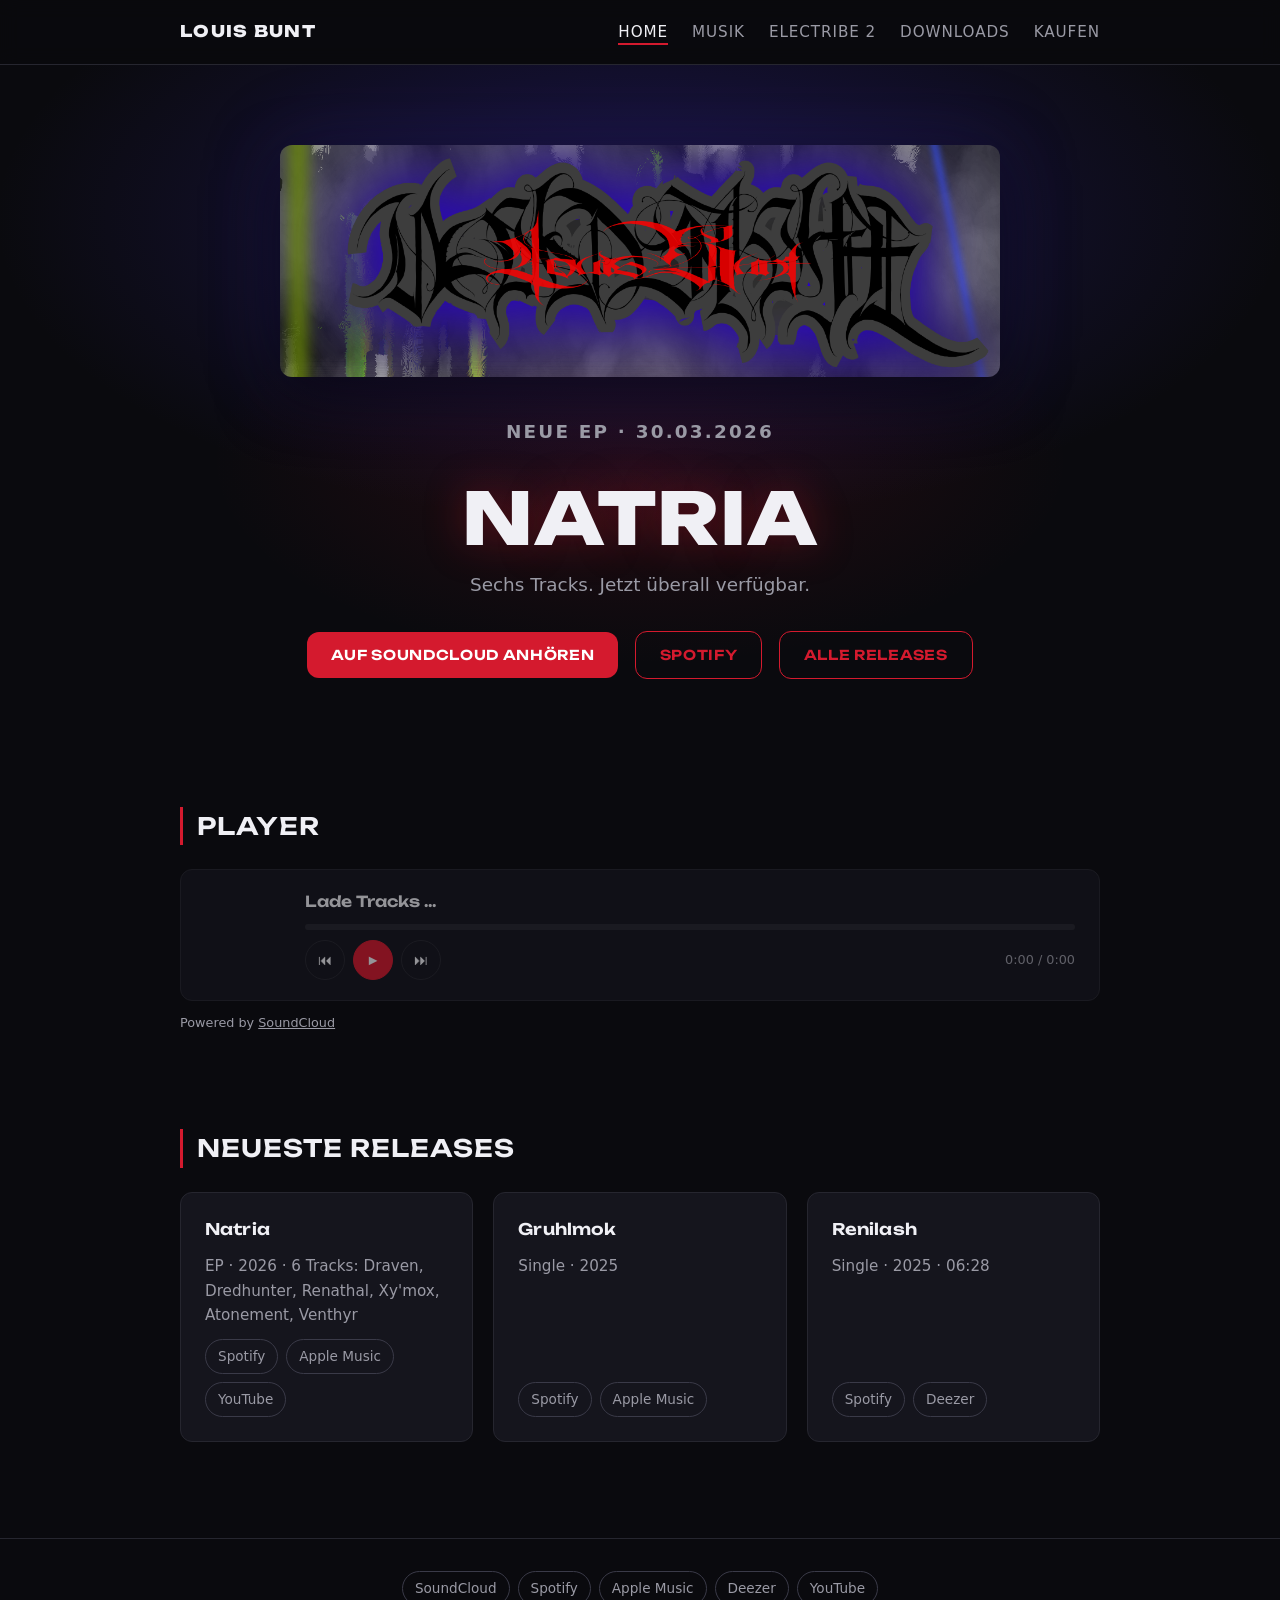
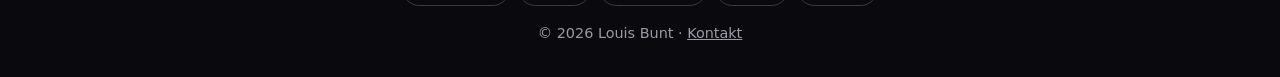
==== louis-bunt-web/index.html @ 80502c78 "Louis Bunt – Website und E2S Sample Manager (erste Veröffentlichung) Statische Website (louis-bunt-w" ====
<!DOCTYPE html>
<html lang="de">
<head>
  <meta charset="UTF-8">
  <meta name="viewport" content="width=device-width, initial-scale=1.0">
  <title>Louis Bunt – Musik</title>
  <meta name="description" content="Louis Bunt – Musik, Releases und Projekte. Alle Songs auf Spotify, Apple Music & Co.">
  <link rel="preconnect" href="https://fonts.googleapis.com">
  <link rel="preconnect" href="https://fonts.gstatic.com" crossorigin>
  <link href="https://fonts.googleapis.com/css2?family=Unbounded:wght@400;600;800&display=swap" rel="stylesheet">
  <link rel="stylesheet" href="css/style.css">
</head>
<body>

  <header>
    <div class="container">
      <nav class="nav">
        <a href="index.html" class="nav-logo">Louis Bunt</a>
        <button class="nav-toggle" aria-label="Menü öffnen">☰</button>
        <ul class="nav-links">
          <li><a href="index.html">Home</a></li>
          <li><a href="musik.html">Musik</a></li>
          <li><a href="electribe.html">Electribe 2</a></li>
          <li><a href="downloads.html">Downloads</a></li>
          <li><a href="kaufen.html">Kaufen</a></li>
        </ul>
      </nav>
    </div>
  </header>

  <main>
    <!-- Hero: Promo für den neuesten Release -->
    <section class="hero">
      <div class="container">
        <img src="images/banner.png" alt="Louis Bunt" class="hero-banner">
        <p class="hero-eyebrow">Neue EP · 30.03.2026</p>
        <h1>Natria</h1>
        <p>Sechs Tracks. Jetzt überall verfügbar.</p>
        <a href="https://soundcloud.com/louis-braun-676518148" class="btn" target="_blank" rel="noopener">Auf SoundCloud anhören</a>
        <a href="https://open.spotify.com/album/7LaM6ZAwKH0hN5QniwOusI" class="btn btn-outline" target="_blank" rel="noopener">Spotify</a>
        <a href="musik.html" class="btn btn-outline">Alle Releases</a>
      </div>
    </section>

    <!-- SoundCloud-Player -->
    <section>
      <div class="container">
        <h2 class="section-title">Player</h2>
        <div id="sc-player" class="sc-player">
          <img class="sc-art" alt="" style="visibility:hidden">
          <div class="sc-main">
            <p class="sc-title">Lade Tracks …</p>
            <div class="sc-bar"><div class="sc-bar-fill"></div></div>
            <div class="sc-row">
              <div class="sc-controls">
                <button class="sc-prev" aria-label="Vorheriger Track">⏮</button>
                <button class="sc-play" aria-label="Abspielen/Pause">►</button>
                <button class="sc-next" aria-label="Nächster Track">⏭</button>
              </div>
              <span class="sc-time">0:00 / 0:00</span>
            </div>
          </div>
        </div>
        <p class="sc-note">Powered by <a href="https://soundcloud.com/louis-braun-676518148" target="_blank" rel="noopener">SoundCloud</a></p>
      </div>
    </section>

    <!-- Neueste Releases (Auswahl) -->
    <section>
      <div class="container">
        <h2 class="section-title">Neueste Releases</h2>
        <div class="card-grid">
          <div class="card">
            <h3>Natria</h3>
            <p>EP · 2026 · 6 Tracks: Draven, Dredhunter, Renathal, Xy'mox, Atonement, Venthyr</p>
            <div class="links">
              <a href="https://open.spotify.com/album/7LaM6ZAwKH0hN5QniwOusI" class="platform-link" target="_blank" rel="noopener">Spotify</a>
              <a href="https://music.apple.com/us/artist/1554259324" class="platform-link" target="_blank" rel="noopener">Apple Music</a>
              <a href="https://www.youtube.com/@LouisBunt-Techno" class="platform-link" target="_blank" rel="noopener">YouTube</a>
            </div>
          </div>
          <div class="card">
            <h3>Gruhlmok</h3>
            <p>Single · 2025</p>
            <div class="links">
              <a href="https://open.spotify.com/album/0qwvjWjmSZGYK9a04cztuV" class="platform-link" target="_blank" rel="noopener">Spotify</a>
              <a href="https://music.apple.com/us/artist/1554259324" class="platform-link" target="_blank" rel="noopener">Apple Music</a>
            </div>
          </div>
          <div class="card">
            <h3>Renilash</h3>
            <p>Single · 2025 · 06:28</p>
            <div class="links">
              <a href="https://open.spotify.com/album/3ocbYnUuXEChkw7O9kxGTf" class="platform-link" target="_blank" rel="noopener">Spotify</a>
              <a href="https://www.deezer.com/us/track/3280093951" class="platform-link" target="_blank" rel="noopener">Deezer</a>
            </div>
          </div>
        </div>
      </div>
    </section>
  </main>

  <footer>
    <div class="container">
      <div class="socials">
        <a href="https://soundcloud.com/louis-braun-676518148" class="platform-link" target="_blank" rel="noopener">SoundCloud</a>
        <a href="https://open.spotify.com/artist/4r1x6EJdY0ZOuGLt7uO670" class="platform-link" target="_blank" rel="noopener">Spotify</a>
        <a href="https://music.apple.com/us/artist/1554259324" class="platform-link" target="_blank" rel="noopener">Apple Music</a>
        <a href="https://www.deezer.com/us/artist/121831472" class="platform-link" target="_blank" rel="noopener">Deezer</a>
        <a href="https://www.youtube.com/@LouisBunt-Techno" class="platform-link" target="_blank" rel="noopener">YouTube</a>
        <!-- TODO: Instagram-Link ergänzen, sobald angelegt -->
      </div>
      <p>© 2026 Louis Bunt · <a href="mailto:braunlouis18@gmail.com">Kontakt</a></p>
    </div>
  </footer>

  <script src="js/main.js"></script>
  <script src="js/player.js"></script>
</body>
</html>
---- louis-bunt-web/css/style.css ----
/* ============================================
   Louis Bunt Web – Grundgerüst Styles
   ============================================ */

:root {
  --bg: #0a0a0e;
  --bg-card: #15151d;
  --text: #f0f0f5;
  --text-muted: #9a9aa5;
  --accent: #d41a2e;
  --accent-hover: #ff3a4e;
  --glow: #3b2bb3;
  --border: #26262f;
  --radius: 12px;
  --max-width: 960px;
  --display: "Unbounded", system-ui, sans-serif;
}

* { margin: 0; padding: 0; box-sizing: border-box; }

html { scroll-behavior: smooth; }

body {
  font-family: system-ui, -apple-system, "Segoe UI", Roboto, sans-serif;
  background: var(--bg);
  color: var(--text);
  line-height: 1.6;
}

h1, h2, h3, .nav-logo {
  font-family: var(--display);
  letter-spacing: 0.01em;
}

.container {
  max-width: var(--max-width);
  margin: 0 auto;
  padding: 0 1.25rem;
}

/* ---------- Header / Navigation ---------- */
header {
  position: sticky;
  top: 0;
  z-index: 100;
  background: rgba(10, 10, 14, 0.85);
  backdrop-filter: blur(10px);
  border-bottom: 1px solid var(--border);
}

.nav {
  display: flex;
  align-items: center;
  justify-content: space-between;
  height: 64px;
}

.nav-logo {
  font-weight: 800;
  font-size: 1rem;
  text-transform: uppercase;
  letter-spacing: 0.08em;
  color: var(--text);
  text-decoration: none;
}

.nav-logo:hover { color: var(--accent-hover); }

.nav-links {
  display: flex;
  gap: 1.5rem;
  list-style: none;
}

.nav-links a {
  color: var(--text-muted);
  text-decoration: none;
  transition: color 0.2s;
}

.nav-links a { font-size: 0.95rem; text-transform: uppercase; letter-spacing: 0.06em; }

.nav-links a:hover { color: var(--text); }

.nav-links a.active {
  color: var(--text);
  border-bottom: 2px solid var(--accent);
  padding-bottom: 2px;
}

/* Mobile Nav */
.nav-toggle {
  display: none;
  background: none;
  border: none;
  color: var(--text);
  font-size: 1.5rem;
  cursor: pointer;
}

@media (max-width: 640px) {
  .nav-toggle { display: block; }
  .nav-links {
    display: none;
    position: absolute;
    top: 64px;
    left: 0;
    right: 0;
    flex-direction: column;
    background: var(--bg-card);
    padding: 1rem 1.25rem;
    border-bottom: 1px solid var(--border);
  }
  .nav-links.open { display: flex; }
}

/* ---------- Hero ---------- */
.hero {
  position: relative;
  padding: 5rem 0 4.5rem;
  text-align: center;
  overflow: hidden;
}

.hero::before {
  content: "";
  position: absolute;
  inset: -20% -10%;
  background:
    radial-gradient(ellipse 60% 45% at 50% 30%, rgba(59, 43, 179, 0.35), transparent 70%),
    radial-gradient(ellipse 40% 30% at 50% 55%, rgba(212, 26, 46, 0.12), transparent 70%);
  pointer-events: none;
}

.hero .container { position: relative; }

.hero-banner {
  display: block;
  width: 100%;
  max-width: 720px;
  margin: 0 auto 2.5rem;
  border-radius: var(--radius);
  box-shadow: 0 20px 60px rgba(0, 0, 0, 0.6), 0 0 80px rgba(59, 43, 179, 0.25);
}

.hero-eyebrow {
  color: var(--accent);
  font-weight: 600;
  font-size: 0.9rem;
  letter-spacing: 0.12em;
  text-transform: uppercase;
  margin-bottom: 0.5rem;
}

.hero .btn { margin: 0 0.35rem 0.5rem; }

.hero h1 {
  font-size: clamp(2.2rem, 7vw, 4.5rem);
  font-weight: 800;
  text-transform: uppercase;
  line-height: 1.1;
  margin-bottom: 0.75rem;
  text-shadow: 0 0 40px rgba(212, 26, 46, 0.35);
}

.hero p {
  color: var(--text-muted);
  font-size: 1.15rem;
  max-width: 560px;
  margin: 0 auto 2rem;
}

/* ---------- Buttons ---------- */
.btn {
  display: inline-block;
  padding: 0.75rem 1.5rem;
  border-radius: var(--radius);
  background: var(--accent);
  color: #fff;
  text-decoration: none;
  font-weight: 600;
  transition: background 0.2s;
}

.btn {
  font-family: var(--display);
  font-size: 0.85rem;
  text-transform: uppercase;
  letter-spacing: 0.05em;
}

.btn:hover {
  background: var(--accent-hover);
  box-shadow: 0 4px 24px rgba(212, 26, 46, 0.4);
}

.btn-outline {
  background: transparent;
  border: 1px solid var(--accent);
  color: var(--accent);
}

.btn-outline:hover {
  background: var(--accent);
  color: #fff;
}

/* ---------- Sections ---------- */
section { padding: 3rem 0; }

.section-title {
  font-size: 1.5rem;
  font-weight: 600;
  text-transform: uppercase;
  letter-spacing: 0.04em;
  margin-bottom: 1.5rem;
  padding-left: 0.9rem;
  border-left: 3px solid var(--accent);
}

/* ---------- Cards (Songs / Downloads) ---------- */
.card-grid {
  display: grid;
  grid-template-columns: repeat(auto-fill, minmax(260px, 1fr));
  gap: 1.25rem;
}

.card {
  background: var(--bg-card);
  border: 1px solid var(--border);
  border-radius: var(--radius);
  padding: 1.5rem;
  display: flex;
  flex-direction: column;
  gap: 0.75rem;
  transition: border-color 0.2s, transform 0.2s, box-shadow 0.2s;
}

.card:hover {
  border-color: rgba(212, 26, 46, 0.5);
  transform: translateY(-3px);
  box-shadow: 0 12px 32px rgba(0, 0, 0, 0.45);
}

.card h3 { font-size: 1rem; font-weight: 600; }

.card p {
  color: var(--text-muted);
  font-size: 0.95rem;
  flex-grow: 1;
}

.card .links {
  display: flex;
  flex-wrap: wrap;
  gap: 0.5rem;
}

/* Platform-Links (Spotify etc.) */
.platform-link {
  font-size: 0.85rem;
  padding: 0.35rem 0.75rem;
  border-radius: 999px;
  border: 1px solid #3a3a48;
  color: var(--text-muted);
  text-decoration: none;
  transition: all 0.2s;
}

.platform-link:hover {
  border-color: var(--accent);
  color: var(--text);
  background: rgba(212, 26, 46, 0.1);
}

/* ---------- Embeds ---------- */
.embed { display: block; border: 0; }

.video-wrap {
  position: relative;
  aspect-ratio: 16 / 9;
  max-width: 720px;
  border-radius: var(--radius);
  overflow: hidden;
  border: 1px solid var(--border);
  box-shadow: 0 16px 48px rgba(0, 0, 0, 0.5);
}

.video-wrap iframe {
  position: absolute;
  inset: 0;
  width: 100%;
  height: 100%;
  border: 0;
}

/* ---------- SoundCloud-Player ---------- */
.sc-player {
  display: flex;
  align-items: center;
  gap: 1.25rem;
  background: var(--bg-card);
  border: 1px solid var(--border);
  border-radius: var(--radius);
  padding: 1.25rem 1.5rem;
  opacity: 0.6;
  transition: opacity 0.3s;
}

.sc-player.ready { opacity: 1; }

.sc-art {
  width: 80px;
  height: 80px;
  border-radius: 8px;
  object-fit: cover;
  background: var(--bg);
  flex-shrink: 0;
}

.sc-main { flex: 1; min-width: 0; }

.sc-title {
  font-family: var(--display);
  font-size: 0.95rem;
  font-weight: 600;
  white-space: nowrap;
  overflow: hidden;
  text-overflow: ellipsis;
  margin-bottom: 0.6rem;
}

.sc-bar {
  height: 6px;
  background: var(--border);
  border-radius: 3px;
  cursor: pointer;
  margin-bottom: 0.6rem;
}

.sc-bar-fill {
  height: 100%;
  width: 0;
  background: var(--accent);
  border-radius: 3px;
  box-shadow: 0 0 12px rgba(212, 26, 46, 0.6);
}

.sc-row {
  display: flex;
  align-items: center;
  justify-content: space-between;
  gap: 1rem;
}

.sc-controls { display: flex; gap: 0.5rem; }

.sc-controls button {
  width: 40px;
  height: 40px;
  border-radius: 50%;
  border: 1px solid var(--border);
  background: transparent;
  color: var(--text);
  font-size: 0.9rem;
  cursor: pointer;
  transition: border-color 0.2s, background 0.2s;
}

.sc-controls button:hover {
  border-color: var(--accent);
  background: rgba(212, 26, 46, 0.1);
}

.sc-controls .sc-play {
  background: var(--accent);
  border-color: var(--accent);
}

.sc-controls .sc-play:hover {
  background: var(--accent-hover);
  box-shadow: 0 0 20px rgba(212, 26, 46, 0.4);
}

.sc-time {
  font-size: 0.8rem;
  color: var(--text-muted);
  font-variant-numeric: tabular-nums;
}

.sc-note {
  font-size: 0.8rem;
  color: var(--text-muted);
  margin-top: 0.75rem;
}

.sc-note a { color: var(--text-muted); }

@media (max-width: 520px) {
  .sc-art { display: none; }
}

/* ---------- Previews & Shop ---------- */
.preview-grid {
  display: grid;
  grid-template-columns: repeat(auto-fit, minmax(260px, 1fr));
  gap: 1.25rem;
}

.preview image-slot { width: 100%; aspect-ratio: 16 / 10; }

.preview img {
  display: block;
  width: 100%;
  aspect-ratio: 16 / 10;
  object-fit: cover;
  border-radius: var(--radius);
  border: 1px solid var(--border);
  background: var(--bg-card);
}

.preview img.contain { object-fit: contain; }

.preview figcaption {
  font-size: 0.85rem;
  color: var(--text-muted);
  margin-top: 0.6rem;
}

.shop-item {
  display: grid;
  grid-template-columns: minmax(240px, 380px) 1fr;
  gap: 2.5rem;
  align-items: center;
  background: var(--bg-card);
  border: 1px solid var(--border);
  border-radius: var(--radius);
  padding: 2rem;
}

.shop-cover image-slot { width: 100%; aspect-ratio: 1 / 1; }

.shop-cover img {
  display: block;
  width: 100%;
  aspect-ratio: 1 / 1;
  object-fit: cover;
  border-radius: var(--radius);
  border: 1px solid var(--border);
  background: var(--bg);
}

.shop-info h1 {
  font-size: clamp(1.8rem, 4vw, 2.8rem);
  text-transform: uppercase;
  margin-bottom: 0.75rem;
}

.shop-info > p { margin-bottom: 1.25rem; }

.shop-note {
  font-size: 0.8rem;
  color: var(--text-muted);
  margin-top: 1rem;
}

@media (max-width: 680px) {
  .shop-item { grid-template-columns: 1fr; gap: 1.5rem; }
}

/* ---------- Footer ---------- */
footer {
  border-top: 1px solid var(--border);
  padding: 2rem 0;
  margin-top: 3rem;
  text-align: center;
  color: var(--text-muted);
  font-size: 0.9rem;
}

footer a { color: var(--text-muted); }

.socials {
  display: flex;
  flex-wrap: wrap;
  justify-content: center;
  gap: 0.5rem;
  margin-bottom: 1rem;
}
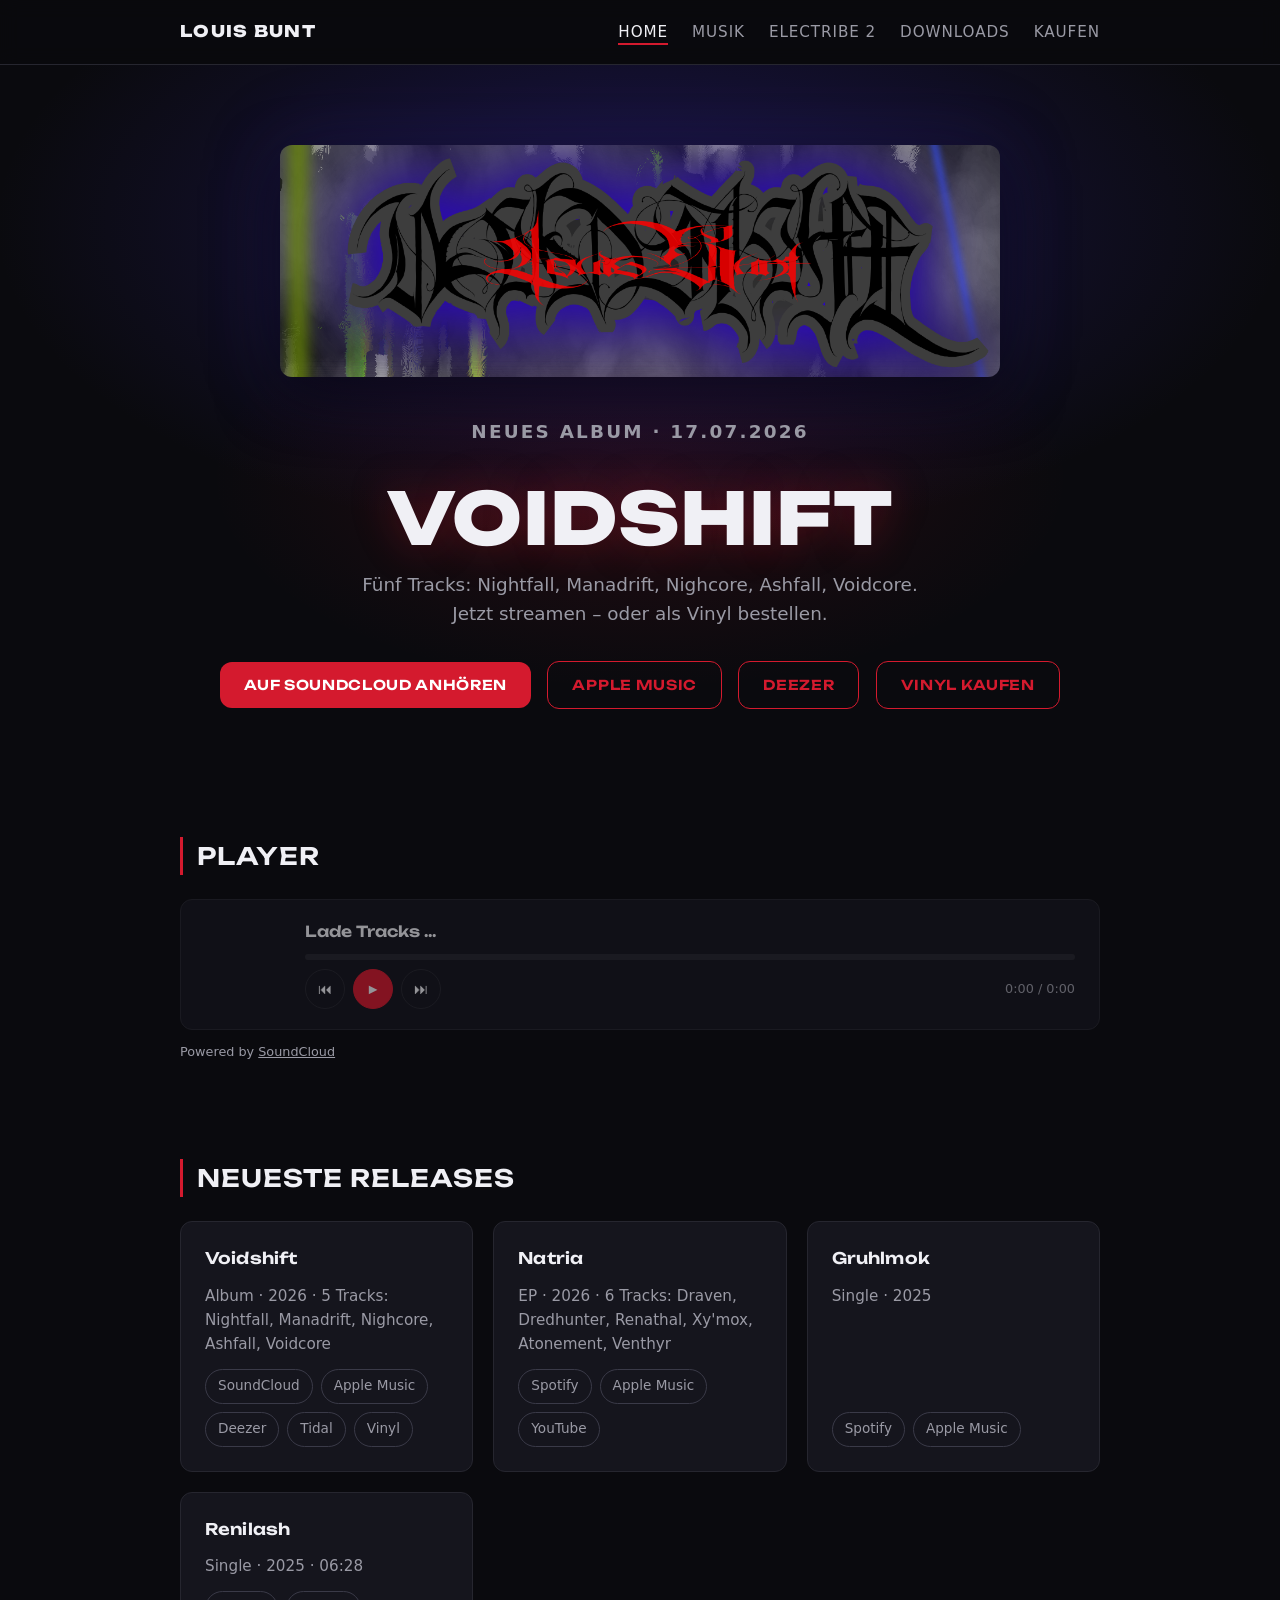
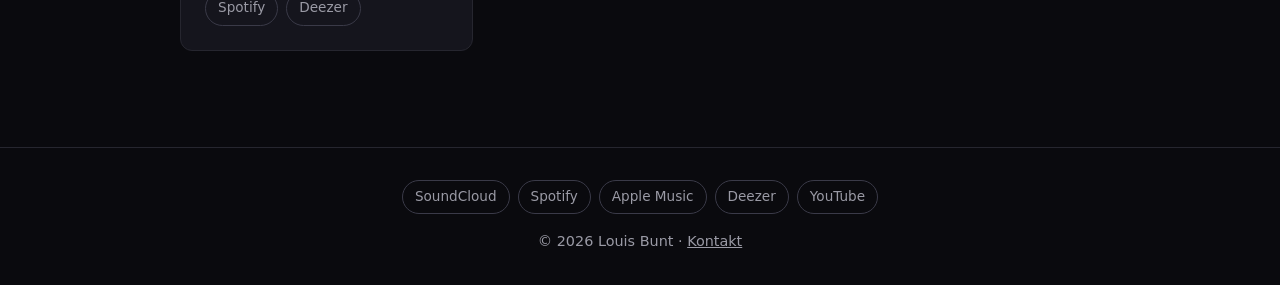
==== commit a13b6050: "Promote Voidshift album across the site Hero, musik.html top slot with SoundCloud embed, and release" ====
--- a/louis-bunt-web/index.html
+++ b/louis-bunt-web/index.html
@@ -33,12 +33,13 @@
     <section class="hero">
       <div class="container">
         <img src="images/banner.png" alt="Louis Bunt" class="hero-banner">
-        <p class="hero-eyebrow">Neue EP · 30.03.2026</p>
-        <h1>Natria</h1>
-        <p>Sechs Tracks. Jetzt überall verfügbar.</p>
-        <a href="https://soundcloud.com/louis-braun-676518148" class="btn" target="_blank" rel="noopener">Auf SoundCloud anhören</a>
-        <a href="https://open.spotify.com/album/7LaM6ZAwKH0hN5QniwOusI" class="btn btn-outline" target="_blank" rel="noopener">Spotify</a>
-        <a href="musik.html" class="btn btn-outline">Alle Releases</a>
+        <p class="hero-eyebrow">Neues Album · 17.07.2026</p>
+        <h1>Voidshift</h1>
+        <p>Fünf Tracks: Nightfall, Manadrift, Nighcore, Ashfall, Voidcore. Jetzt streamen – oder als Vinyl bestellen.</p>
+        <a href="https://soundcloud.com/louis-braun-676518148/sets/voidshift" class="btn" target="_blank" rel="noopener">Auf SoundCloud anhören</a>
+        <a href="https://music.apple.com/us/album/voidshift-ep/6783264069" class="btn btn-outline" target="_blank" rel="noopener">Apple Music</a>
+        <a href="https://www.deezer.com/album/1012274491" class="btn btn-outline" target="_blank" rel="noopener">Deezer</a>
+        <a href="kaufen.html" class="btn btn-outline">Vinyl kaufen</a>
       </div>
     </section>
 
@@ -70,6 +71,17 @@
       <div class="container">
         <h2 class="section-title">Neueste Releases</h2>
         <div class="card-grid">
+          <div class="card">
+            <h3>Voidshift</h3>
+            <p>Album · 2026 · 5 Tracks: Nightfall, Manadrift, Nighcore, Ashfall, Voidcore</p>
+            <div class="links">
+              <a href="https://soundcloud.com/louis-braun-676518148/sets/voidshift" class="platform-link" target="_blank" rel="noopener">SoundCloud</a>
+              <a href="https://music.apple.com/us/album/voidshift-ep/6783264069" class="platform-link" target="_blank" rel="noopener">Apple Music</a>
+              <a href="https://www.deezer.com/album/1012274491" class="platform-link" target="_blank" rel="noopener">Deezer</a>
+              <a href="https://listen.tidal.com/album/535831681" class="platform-link" target="_blank" rel="noopener">Tidal</a>
+              <a href="kaufen.html" class="platform-link">Vinyl</a>
+            </div>
+          </div>
           <div class="card">
             <h3>Natria</h3>
             <p>EP · 2026 · 6 Tracks: Draven, Dredhunter, Renathal, Xy'mox, Atonement, Venthyr</p>
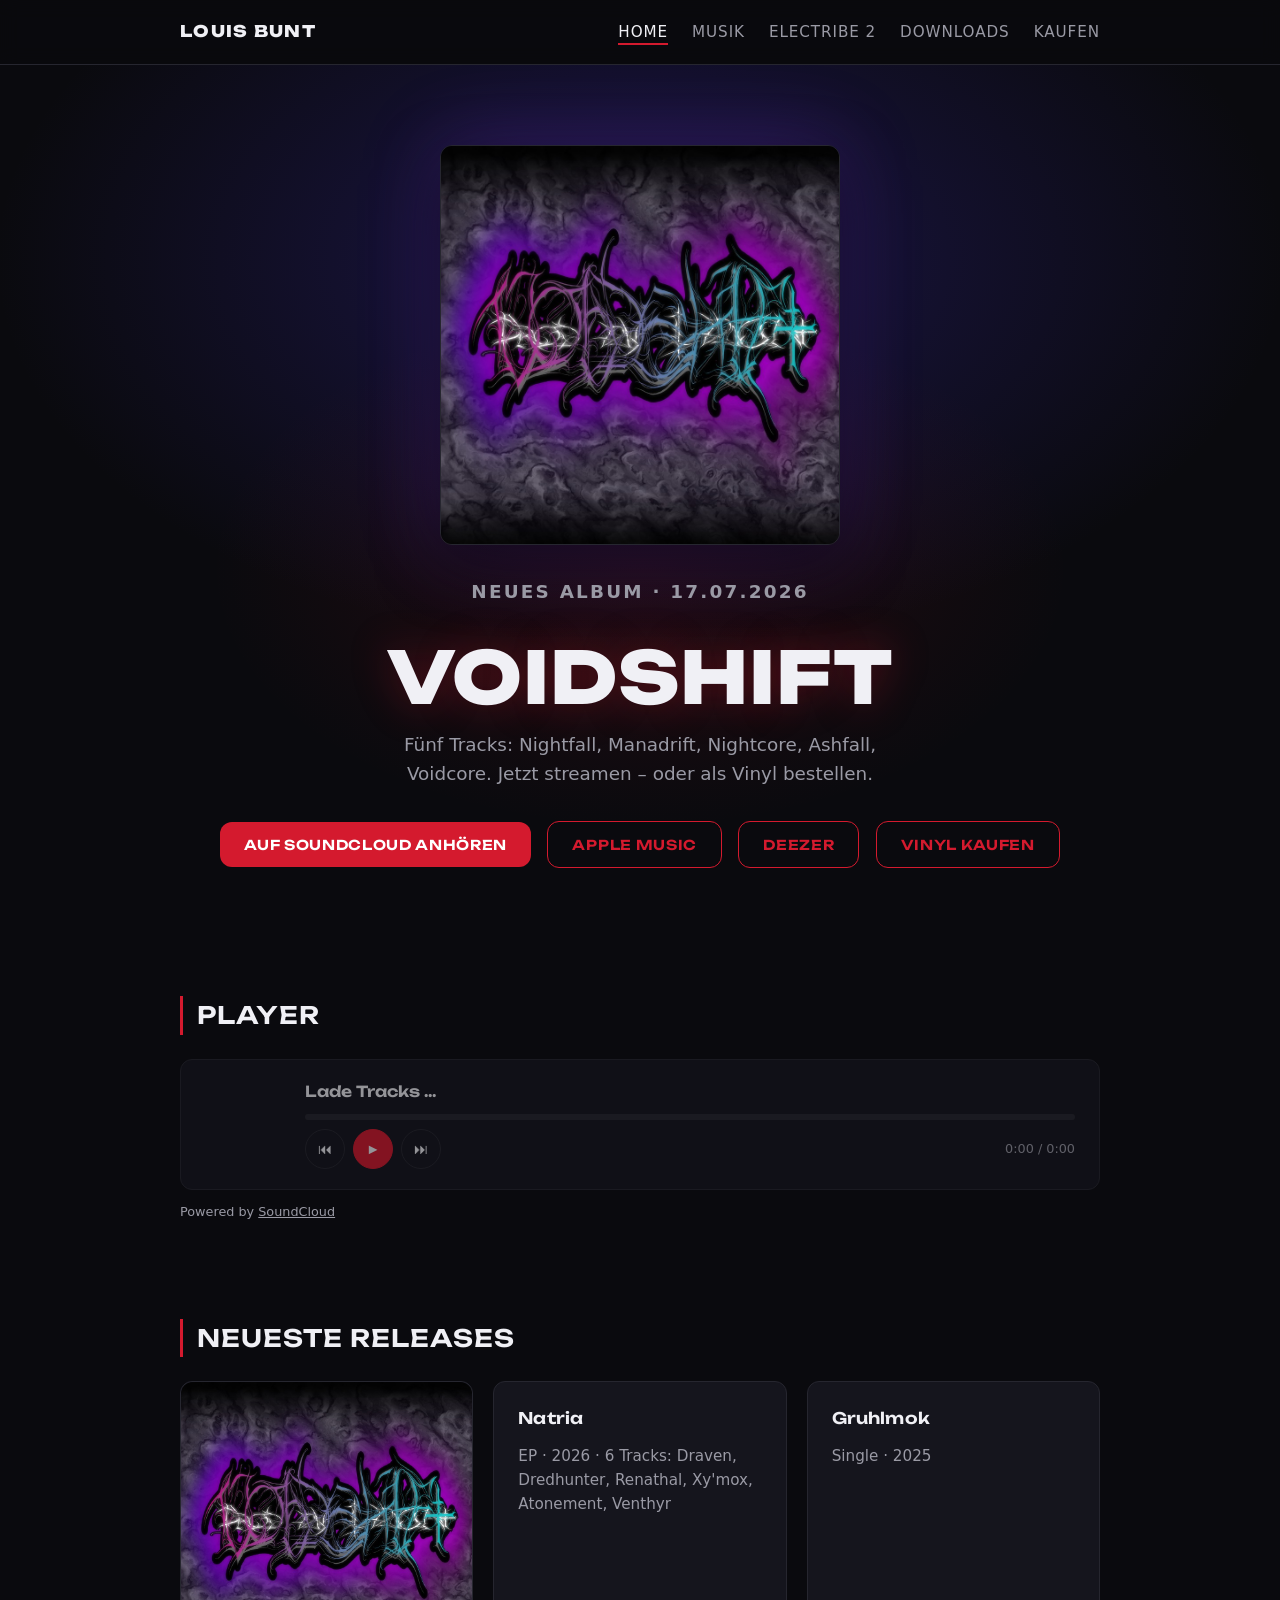
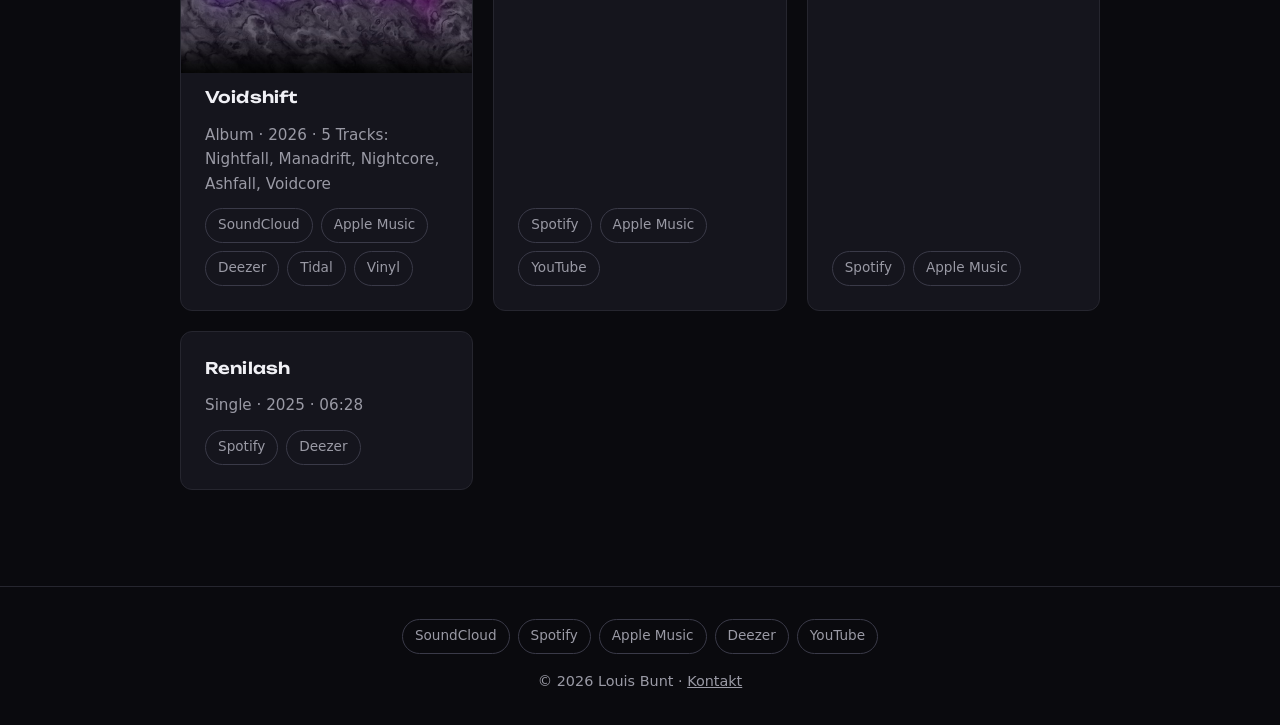
==== commit 23a77601: "Add release artwork previews Album cover as hero art and on release cards, plus a new tracks & artwo" ====
--- a/louis-bunt-web/index.html
+++ b/louis-bunt-web/index.html
@@ -32,10 +32,10 @@
     <!-- Hero: Promo für den neuesten Release -->
     <section class="hero">
       <div class="container">
-        <img src="images/banner.png" alt="Louis Bunt" class="hero-banner">
+        <img src="images/voidshift-cover.jpg" alt="Voidshift – Album-Artwork" class="hero-art" width="900" height="900">
         <p class="hero-eyebrow">Neues Album · 17.07.2026</p>
         <h1>Voidshift</h1>
-        <p>Fünf Tracks: Nightfall, Manadrift, Nighcore, Ashfall, Voidcore. Jetzt streamen – oder als Vinyl bestellen.</p>
+        <p>Fünf Tracks: Nightfall, Manadrift, Nightcore, Ashfall, Voidcore. Jetzt streamen – oder als Vinyl bestellen.</p>
         <a href="https://soundcloud.com/louis-braun-676518148/sets/voidshift" class="btn" target="_blank" rel="noopener">Auf SoundCloud anhören</a>
         <a href="https://music.apple.com/us/album/voidshift-ep/6783264069" class="btn btn-outline" target="_blank" rel="noopener">Apple Music</a>
         <a href="https://www.deezer.com/album/1012274491" class="btn btn-outline" target="_blank" rel="noopener">Deezer</a>
@@ -72,8 +72,9 @@
         <h2 class="section-title">Neueste Releases</h2>
         <div class="card-grid">
           <div class="card">
+            <img src="images/voidshift-cover.jpg" alt="Voidshift – Album-Artwork" class="card-art" loading="lazy" width="900" height="900">
             <h3>Voidshift</h3>
-            <p>Album · 2026 · 5 Tracks: Nightfall, Manadrift, Nighcore, Ashfall, Voidcore</p>
+            <p>Album · 2026 · 5 Tracks: Nightfall, Manadrift, Nightcore, Ashfall, Voidcore</p>
             <div class="links">
               <a href="https://soundcloud.com/louis-braun-676518148/sets/voidshift" class="platform-link" target="_blank" rel="noopener">SoundCloud</a>
               <a href="https://music.apple.com/us/album/voidshift-ep/6783264069" class="platform-link" target="_blank" rel="noopener">Apple Music</a>
--- a/louis-bunt-web/css/style.css
+++ b/louis-bunt-web/css/style.css
@@ -143,6 +143,21 @@
   box-shadow: 0 20px 60px rgba(0, 0, 0, 0.6), 0 0 80px rgba(59, 43, 179, 0.25);
 }
 
+/* Quadratisches Release-Artwork im Hero */
+.hero-art {
+  display: block;
+  width: 100%;
+  max-width: 400px;
+  /* height:auto ist noetig, damit aspect-ratio das HTML-height-Attribut schlaegt */
+  height: auto;
+  aspect-ratio: 1 / 1;
+  object-fit: cover;
+  margin: 0 auto 2rem;
+  border-radius: var(--radius);
+  border: 1px solid var(--border);
+  box-shadow: 0 20px 60px rgba(0, 0, 0, 0.6), 0 0 80px rgba(139, 63, 251, 0.3);
+}
+
 .hero-eyebrow {
   color: var(--accent);
   font-weight: 600;
@@ -242,6 +257,18 @@
   box-shadow: 0 12px 32px rgba(0, 0, 0, 0.45);
 }
 
+/* Cover-Artwork oben in einer Karte (bricht aus dem Karten-Padding aus) */
+.card-art {
+  display: block;
+  width: calc(100% + 3rem);
+  margin: -1.5rem -1.5rem 0;
+  height: auto;
+  aspect-ratio: 1 / 1;
+  object-fit: cover;
+  border-radius: var(--radius) var(--radius) 0 0;
+  background: var(--bg);
+}
+
 .card h3 { font-size: 1rem; font-weight: 600; }
 
 .card p {
@@ -400,6 +427,43 @@
   .sc-art { display: none; }
 }
 
+/* ---------- Track-Artwork-Galerie ---------- */
+.track-grid {
+  display: grid;
+  grid-template-columns: repeat(auto-fill, minmax(150px, 1fr));
+  gap: 1.25rem;
+}
+
+.track img {
+  display: block;
+  width: 100%;
+  height: auto;
+  aspect-ratio: 1 / 1;
+  object-fit: cover;
+  border-radius: var(--radius);
+  border: 1px solid var(--border);
+  background: var(--bg-card);
+  transition: border-color 0.2s, transform 0.2s, box-shadow 0.2s;
+}
+
+.track:hover img {
+  border-color: rgba(212, 26, 46, 0.5);
+  transform: translateY(-3px);
+  box-shadow: 0 12px 32px rgba(0, 0, 0, 0.5);
+}
+
+.track-title {
+  font-family: var(--display);
+  font-size: 0.9rem;
+  font-weight: 600;
+  margin-top: 0.65rem;
+}
+
+.track-meta {
+  font-size: 0.8rem;
+  color: var(--text-muted);
+}
+
 /* ---------- Previews & Shop ---------- */
 .preview-grid {
   display: grid;
@@ -412,6 +476,7 @@
 .preview img {
   display: block;
   width: 100%;
+  height: auto;
   aspect-ratio: 16 / 10;
   object-fit: cover;
   border-radius: var(--radius);
@@ -443,6 +508,7 @@
 .shop-cover img {
   display: block;
   width: 100%;
+  height: auto;
   aspect-ratio: 1 / 1;
   object-fit: cover;
   border-radius: var(--radius);
